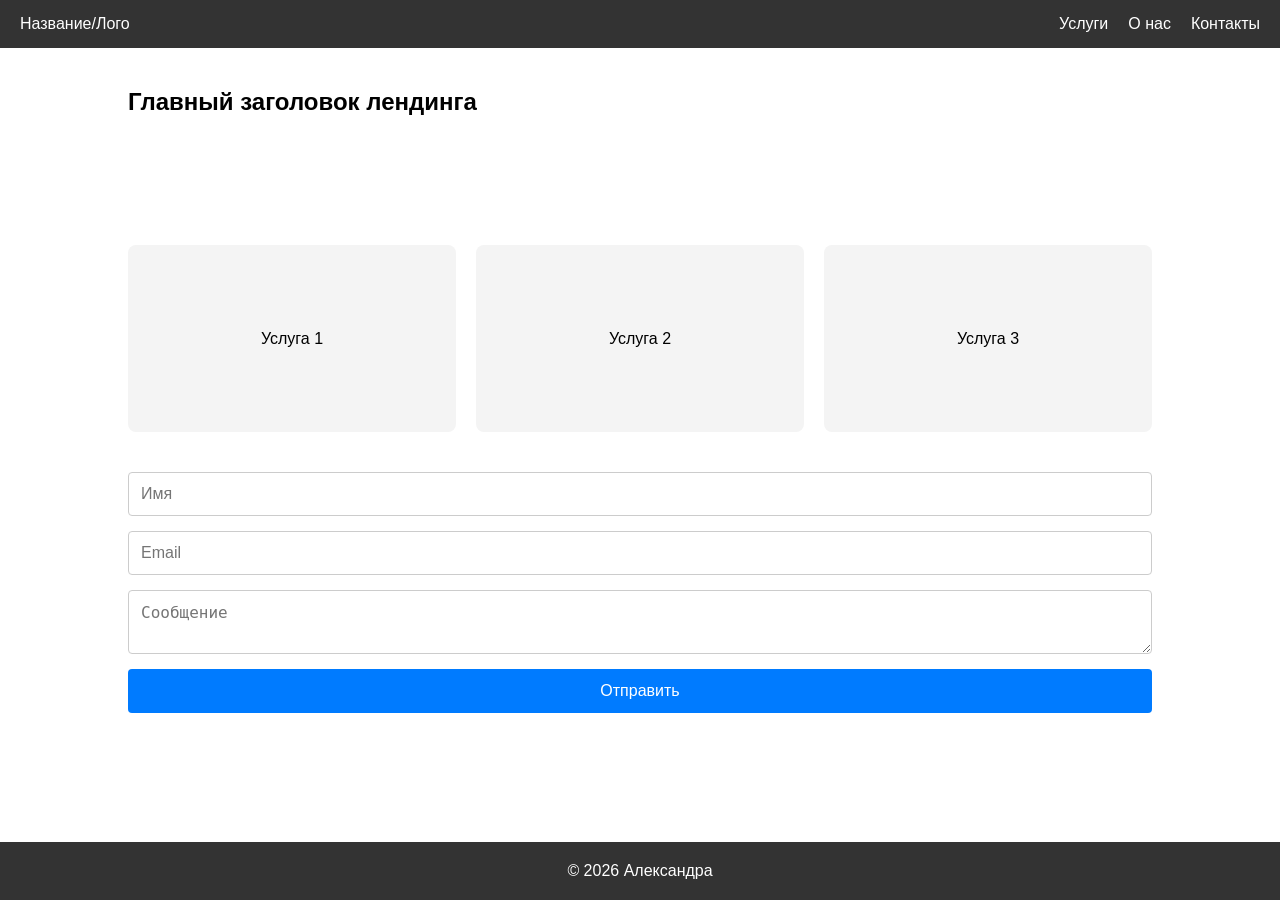
==== task2/index.html @ 0e978bdb "task 2" ====
<!DOCTYPE html>
<html lang="ru">
<head>
    <meta charset="utf-8">
    <meta name="viewport" content="width=device-width, initial-scale=1">
    <title>Лендинг - Лабораторная 2</title>
    <link rel="stylesheet" href="style.css">
</head>
<body>
    <header class="header">
        <div class="logo">Название/Лого</div>
        
        <!-- Гамбургер-меню (только визуальная часть) -->
        <div class="hamburger">
            <span></span>
            <span></span>
            <span></span>
        </div>
        
        <!-- Навигация -->
        <nav class="nav">
            <a href="#">Услуги</a>
            <a href="#">О нас</a>
            <a href="#">Контакты</a>
        </nav>
    </header>

    <main class="main-content">
        <section class="hero">
            <h1>Главный заголовок лендинга</h1>
        </section>

        <!-- Сетка карточек -->
        <section class="services">
            <div class="card">Услуга 1</div>
            <div class="card">Услуга 2</div>
            <div class="card">Услуга 3</div>
        </section>

        <!-- Форма обратной связи -->
        <section class="contact">
            <form class="contact-form">
                <input type="text" placeholder="Имя" required>
                <input type="email" placeholder="Email" required>
                <textarea placeholder="Сообщение" required></textarea>
                <button type="submit">Отправить</button>
            </form>
        </section>
    </main>

    <footer class="footer">
        <p>© 2026 Александра</p>
    </footer>
</body>
</html>
---- task2/style.css ----
* { 
    box-sizing: border-box; 
    margin: 0; 
    padding: 0; 
}

/* 1. БАЗОВЫЕ СТИЛИ (Для мобильных устройств до 767px) */

body {
    font-family: sans-serif;
    /* CSS Grid для крупной сетки страницы (шапка, контент, подвал) */
    display: grid;
    grid-template-rows: auto 1fr auto;
    min-height: 100vh;
}

/* Flexbox для компонентов внутри шапки */
.header {
    display: flex;
    justify-content: space-between;
    align-items: center;
    padding: 15px 20px;
    background: #333;
    color: white;
}

/* Рисуем гамбургер (меню для мобильных) */
.hamburger {
    display: flex;
    flex-direction: column;
    gap: 5px;
}
.hamburger span {
    width: 25px;
    height: 3px;
    background: white;
}

/* Скрываем обычные ссылки навигации на мобильном экране */
.nav {
    display: none; 
}

/* CSS Grid для отступов между крупными секциями контента */
.main-content {
    display: grid;
    gap: 40px;
    padding: 20px;
}

/* CSS Grid для сетки карточек (1 колонка на мобильном) */
.services {
    display: grid;
    grid-template-columns: 1fr; 
    gap: 20px;
}

/* Flexbox внутри карточки для центрирования содержимого */
.card {
    background: #f4f4f4;
    padding: 40px 20px;
    border-radius: 8px;
    display: flex;
    justify-content: center;
    align-items: center;
    /* Обязательное условие: плавный переход (transition) */
    transition: transform 0.3s ease; 
}
.card:hover {
    transform: scale(1.05); /* Увеличение карточки при наведении */
}

/* Форма: Flexbox для расположения полей друг под другом */
.contact-form {
    display: flex;
    flex-direction: column;
    gap: 15px;
}

/* Стили полей и кнопки (touch-friendly, минимум 44px) */
.contact-form input, 
.contact-form textarea, 
.contact-form button {
    padding: 12px;
    font-size: 16px;
    border: 1px solid #ccc;
    border-radius: 4px;
    min-height: 44px; 
    transition: border-color 0.3s, background-color 0.3s;
}

/* Стили формы при фокусе (когда курсор внутри поля) */
.contact-form input:focus, 
.contact-form textarea:focus {
    border-color: #007bff;
    outline: none;
}

.contact-form button {
    background: #007bff;
    color: white;
    cursor: pointer;
    border: none;
}
.contact-form button:hover {
    background: #0056b3;
}

.footer {
    background: #333;
    color: white;
    text-align: center;
    padding: 20px;
}

/* 2. ПЛАНШЕТЫ (От 768px до 1199px) */
@media (min-width: 768px) {
    .services {
        grid-template-columns: repeat(2, 1fr); /* Сетка перестраивается в 2 колонки */
    }
    
    .hamburger {
        display: none; /* Прячем иконку гамбургера */
    }
    
    .nav {
        display: flex; /* Показываем нормальное меню */
        gap: 20px;
    }
    
    .nav a {
        color: white;
        text-decoration: none;
    }
}

/* 3. ДЕСКТОП (От 1200px и шире) */
@media (min-width: 1200px) {
    .services {
        grid-template-columns: repeat(3, 1fr); /* Сетка перестраивается в 3 колонки */
    }
    
    .main-content {
        padding: 40px 10vw; /* Добавляем пустые поля по краям на широком мониторе */
    }
}
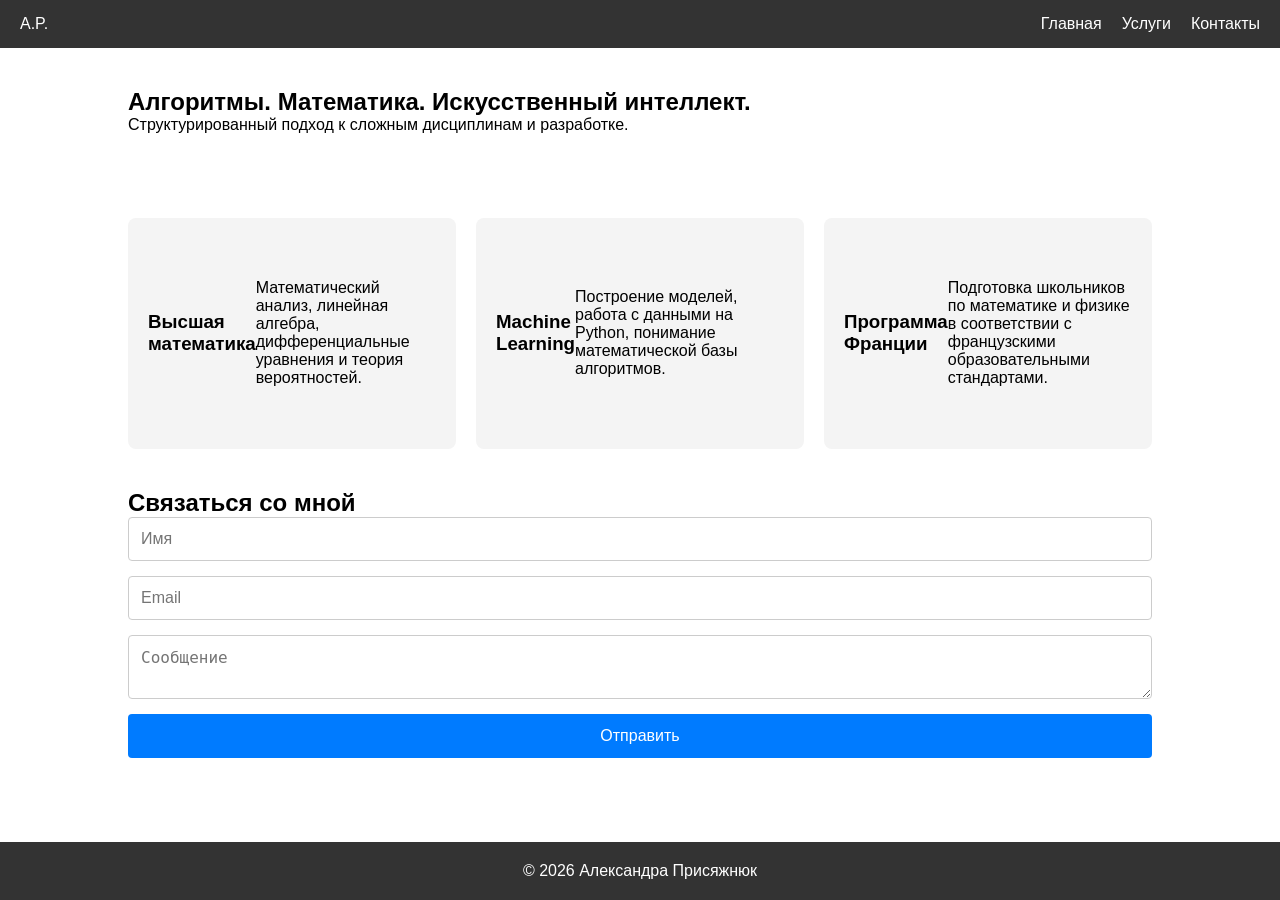
==== commit 3548a196: "task 1 improve" ====
--- a/task2/index.html
+++ b/task2/index.html
@@ -3,42 +3,52 @@
 <head>
     <meta charset="utf-8">
     <meta name="viewport" content="width=device-width, initial-scale=1">
-    <title>Лендинг - Лабораторная 2</title>
+    <title>Александра Присяжнюк | Менторство и разработка</title>
     <link rel="stylesheet" href="style.css">
 </head>
 <body>
     <header class="header">
-        <div class="logo">Название/Лого</div>
+        <div class="logo">A.P.</div>
         
-        <!-- Гамбургер-меню (только визуальная часть) -->
+        <!-- Гамбургер-меню (визуальная часть) -->
         <div class="hamburger">
             <span></span>
             <span></span>
             <span></span>
         </div>
         
-        <!-- Навигация -->
         <nav class="nav">
-            <a href="#">Услуги</a>
-            <a href="#">О нас</a>
-            <a href="#">Контакты</a>
+            <a href="#hero">Главная</a>
+            <a href="#services">Услуги</a>
+            <a href="#contact">Контакты</a>
         </nav>
     </header>
 
     <main class="main-content">
-        <section class="hero">
-            <h1>Главный заголовок лендинга</h1>
+        <section id="hero" class="hero">
+            <h1>Алгоритмы. Математика. Искусственный интеллект.</h1>
+            <p>Структурированный подход к сложным дисциплинам и разработке.</p>
         </section>
 
         <!-- Сетка карточек -->
-        <section class="services">
-            <div class="card">Услуга 1</div>
-            <div class="card">Услуга 2</div>
-            <div class="card">Услуга 3</div>
+        <section id="services" class="services">
+            <div class="card">
+                <h3>Высшая математика</h3>
+                <p>Математический анализ, линейная алгебра, дифференциальные уравнения и теория вероятностей.</p>
+            </div>
+            <div class="card">
+                <h3>Machine Learning</h3>
+                <p>Построение моделей, работа с данными на Python, понимание математической базы алгоритмов.</p>
+            </div>
+            <div class="card">
+                <h3>Программа Франции</h3>
+                <p>Подготовка школьников по математике и физике в соответствии с французскими образовательными стандартами.</p>
+            </div>
         </section>
 
         <!-- Форма обратной связи -->
-        <section class="contact">
+        <section id="contact" class="contact">
+            <h2>Связаться со мной</h2>
             <form class="contact-form">
                 <input type="text" placeholder="Имя" required>
                 <input type="email" placeholder="Email" required>
@@ -49,7 +59,7 @@
     </main>
 
     <footer class="footer">
-        <p>© 2026 Александра</p>
+        <p>© 2026 Александра Присяжнюк</p>
     </footer>
 </body>
 </html>
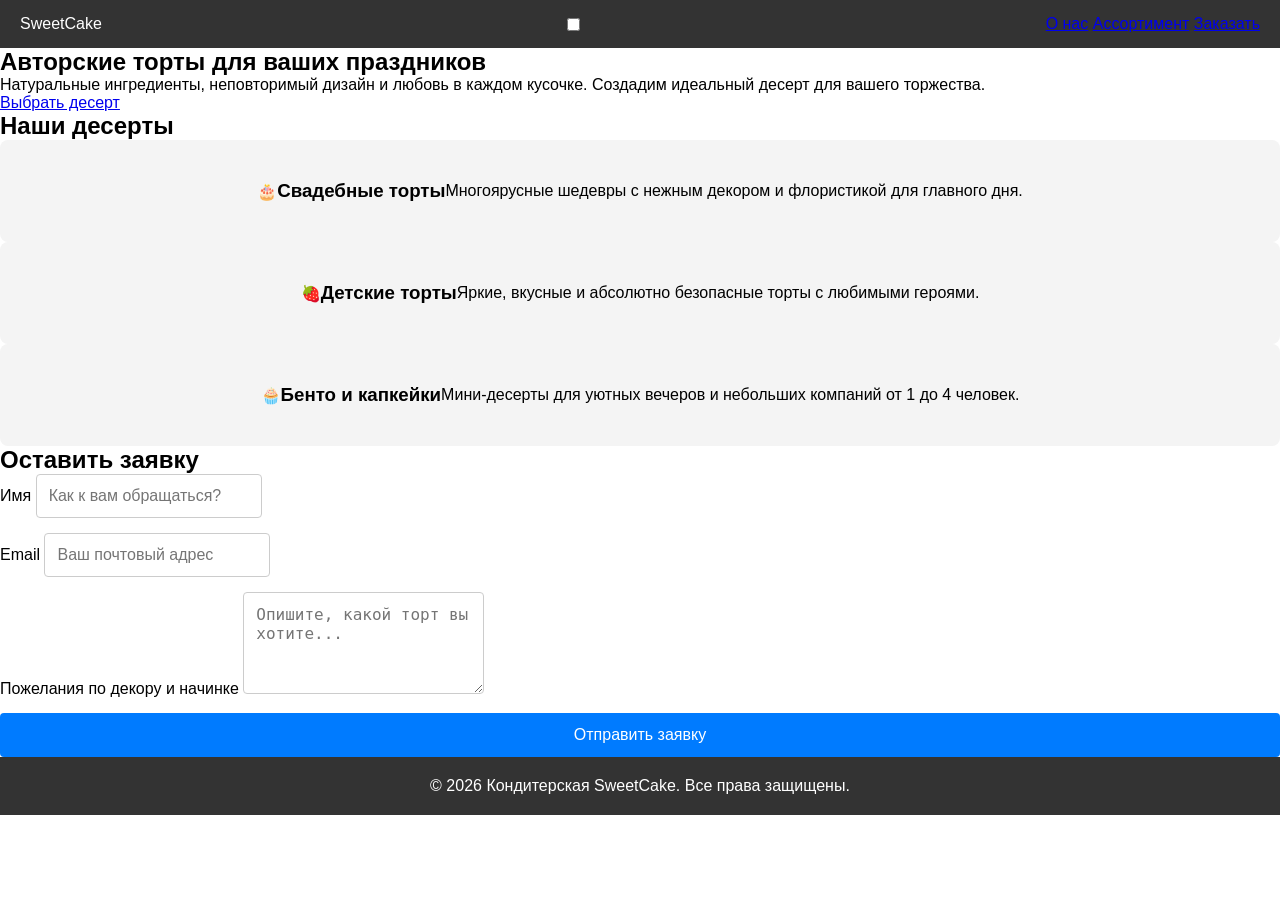
==== commit a72b1542: "task 2  improve" ====
--- a/task2/index.html
+++ b/task2/index.html
@@ -3,63 +3,91 @@
 <head>
     <meta charset="utf-8">
     <meta name="viewport" content="width=device-width, initial-scale=1">
-    <title>Александра Присяжнюк | Менторство и разработка</title>
+    <title>Авторские торты на заказ</title>
     <link rel="stylesheet" href="style.css">
 </head>
 <body>
-    <header class="header">
-        <div class="logo">A.P.</div>
+    <!-- CSS Grid: Основной каркас страницы -->
+    <div class="page-grid">
         
-        <!-- Гамбургер-меню (визуальная часть) -->
-        <div class="hamburger">
-            <span></span>
-            <span></span>
-            <span></span>
-        </div>
-        
-        <nav class="nav">
-            <a href="#hero">Главная</a>
-            <a href="#services">Услуги</a>
-            <a href="#contact">Контакты</a>
-        </nav>
-    </header>
+        <!-- Шапка -->
+        <header class="header">
+            <div class="logo">SweetCake</div>
+            
+            <!-- CSS-трюк: чекбокс для работы гамбургер-меню без JS -->
+            <input type="checkbox" id="menu-toggle" class="menu-toggle">
+            <label for="menu-toggle" class="hamburger">
+                <span></span>
+                <span></span>
+                <span></span>
+            </label>
+            
+            <!-- Навигация (Flexbox) -->
+            <nav class="main-nav">
+                <a href="#about">О нас</a>
+                <a href="#catalog">Ассортимент</a>
+                <a href="#order">Заказать</a>
+            </nav>
+        </header>
 
-    <main class="main-content">
-        <section id="hero" class="hero">
-            <h1>Алгоритмы. Математика. Искусственный интеллект.</h1>
-            <p>Структурированный подход к сложным дисциплинам и разработке.</p>
-        </section>
+        <main>
+            <!-- Герой-секция -->
+            <section class="hero" id="about">
+                <div class="hero-content">
+                    <h1>Авторские торты для ваших праздников</h1>
+                    <p>Натуральные ингредиенты, неповторимый дизайн и любовь в каждом кусочке. Создадим идеальный десерт для вашего торжества.</p>
+                    <a href="#order" class="btn">Выбрать десерт</a>
+                </div>
+            </section>
 
-        <!-- Сетка карточек -->
-        <section id="services" class="services">
-            <div class="card">
-                <h3>Высшая математика</h3>
-                <p>Математический анализ, линейная алгебра, дифференциальные уравнения и теория вероятностей.</p>
-            </div>
-            <div class="card">
-                <h3>Machine Learning</h3>
-                <p>Построение моделей, работа с данными на Python, понимание математической базы алгоритмов.</p>
-            </div>
-            <div class="card">
-                <h3>Программа Франции</h3>
-                <p>Подготовка школьников по математике и физике в соответствии с французскими образовательными стандартами.</p>
-            </div>
-        </section>
+            <!-- Карточки ассортимента -->
+            <section class="catalog" id="catalog">
+                <h2>Наши десерты</h2>
+                <!-- CSS Grid: Сетка карточек -->
+                <div class="catalog-grid">
+                    <div class="card">
+                        <div class="card-icon">🎂</div>
+                        <h3>Свадебные торты</h3>
+                        <p>Многоярусные шедевры с нежным декором и флористикой для главного дня.</p>
+                    </div>
+                    <div class="card">
+                        <div class="card-icon">🍓</div>
+                        <h3>Детские торты</h3>
+                        <p>Яркие, вкусные и абсолютно безопасные торты с любимыми героями.</p>
+                    </div>
+                    <div class="card">
+                        <div class="card-icon">🧁</div>
+                        <h3>Бенто и капкейки</h3>
+                        <p>Мини-десерты для уютных вечеров и небольших компаний от 1 до 4 человек.</p>
+                    </div>
+                </div>
+            </section>
 
-        <!-- Форма обратной связи -->
-        <section id="contact" class="contact">
-            <h2>Связаться со мной</h2>
-            <form class="contact-form">
-                <input type="text" placeholder="Имя" required>
-                <input type="email" placeholder="Email" required>
-                <textarea placeholder="Сообщение" required></textarea>
-                <button type="submit">Отправить</button>
-            </form>
-        </section>
-    </main>
+            <!-- Форма заказа -->
+            <section class="order" id="order">
+                <h2>Оставить заявку</h2>
+                <form class="contact-form">
+                    <div class="form-group">
+                        <label for="name">Имя</label>
+                        <input type="text" id="name" placeholder="Как к вам обращаться?" required>
+                    </div>
+                    <div class="form-group">
+                        <label for="email">Email</label>
+                        <input type="email" id="email" placeholder="Ваш почтовый адрес" required>
+                    </div>
+                    <div class="form-group">
+                        <label for="message">Пожелания по декору и начинке</label>
+                        <textarea id="message" rows="4" placeholder="Опишите, какой торт вы хотите..." required></textarea>
+                    </div>
+                    <button type="submit" class="submit-btn">Отправить заявку</button>
+                </form>
+            </section>
+        </main>
 
-    <footer class="footer">
-        <p>© 2026 Александра Присяжнюк</p>
-    </footer>
+        <!-- Футер -->
+        <footer class="footer">
+            <p>© 2026 Кондитерская SweetCake. Все права защищены.</p>
+        </footer>
+    </div>
 </body>
 </html>
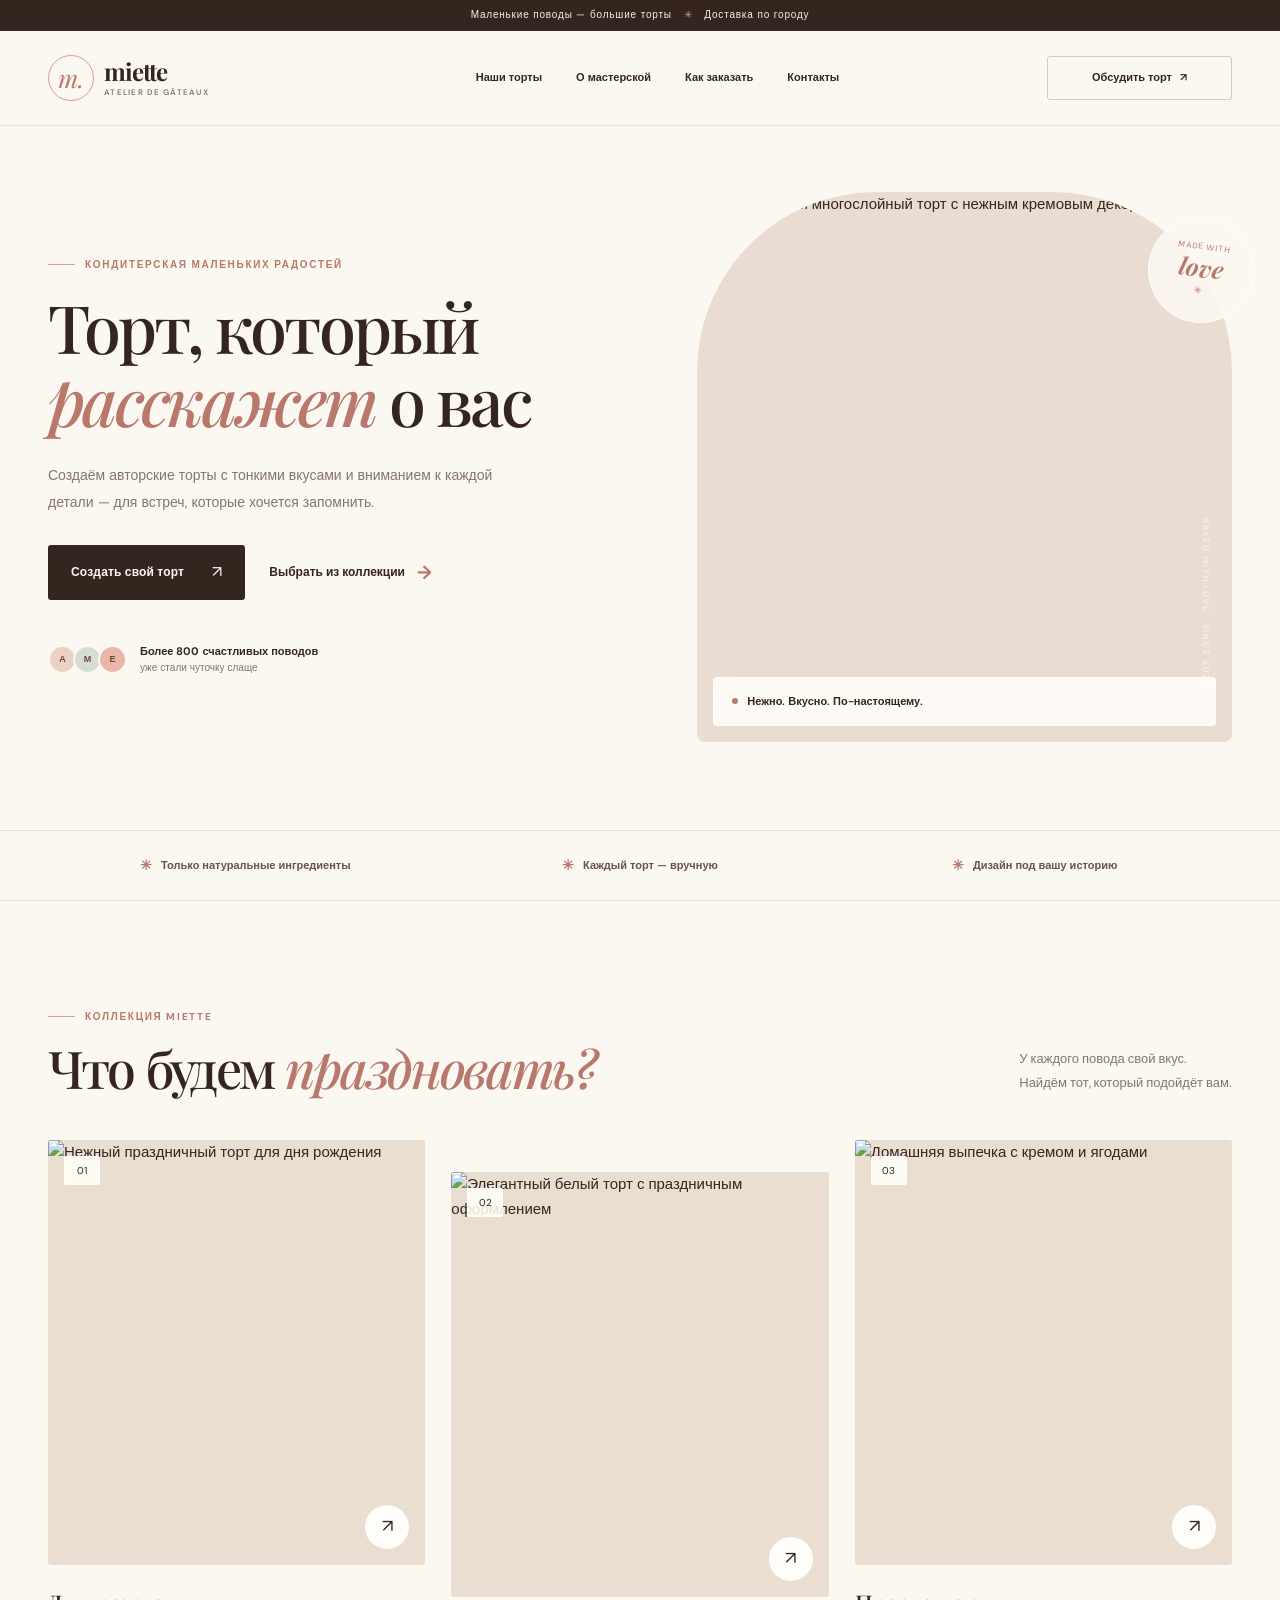
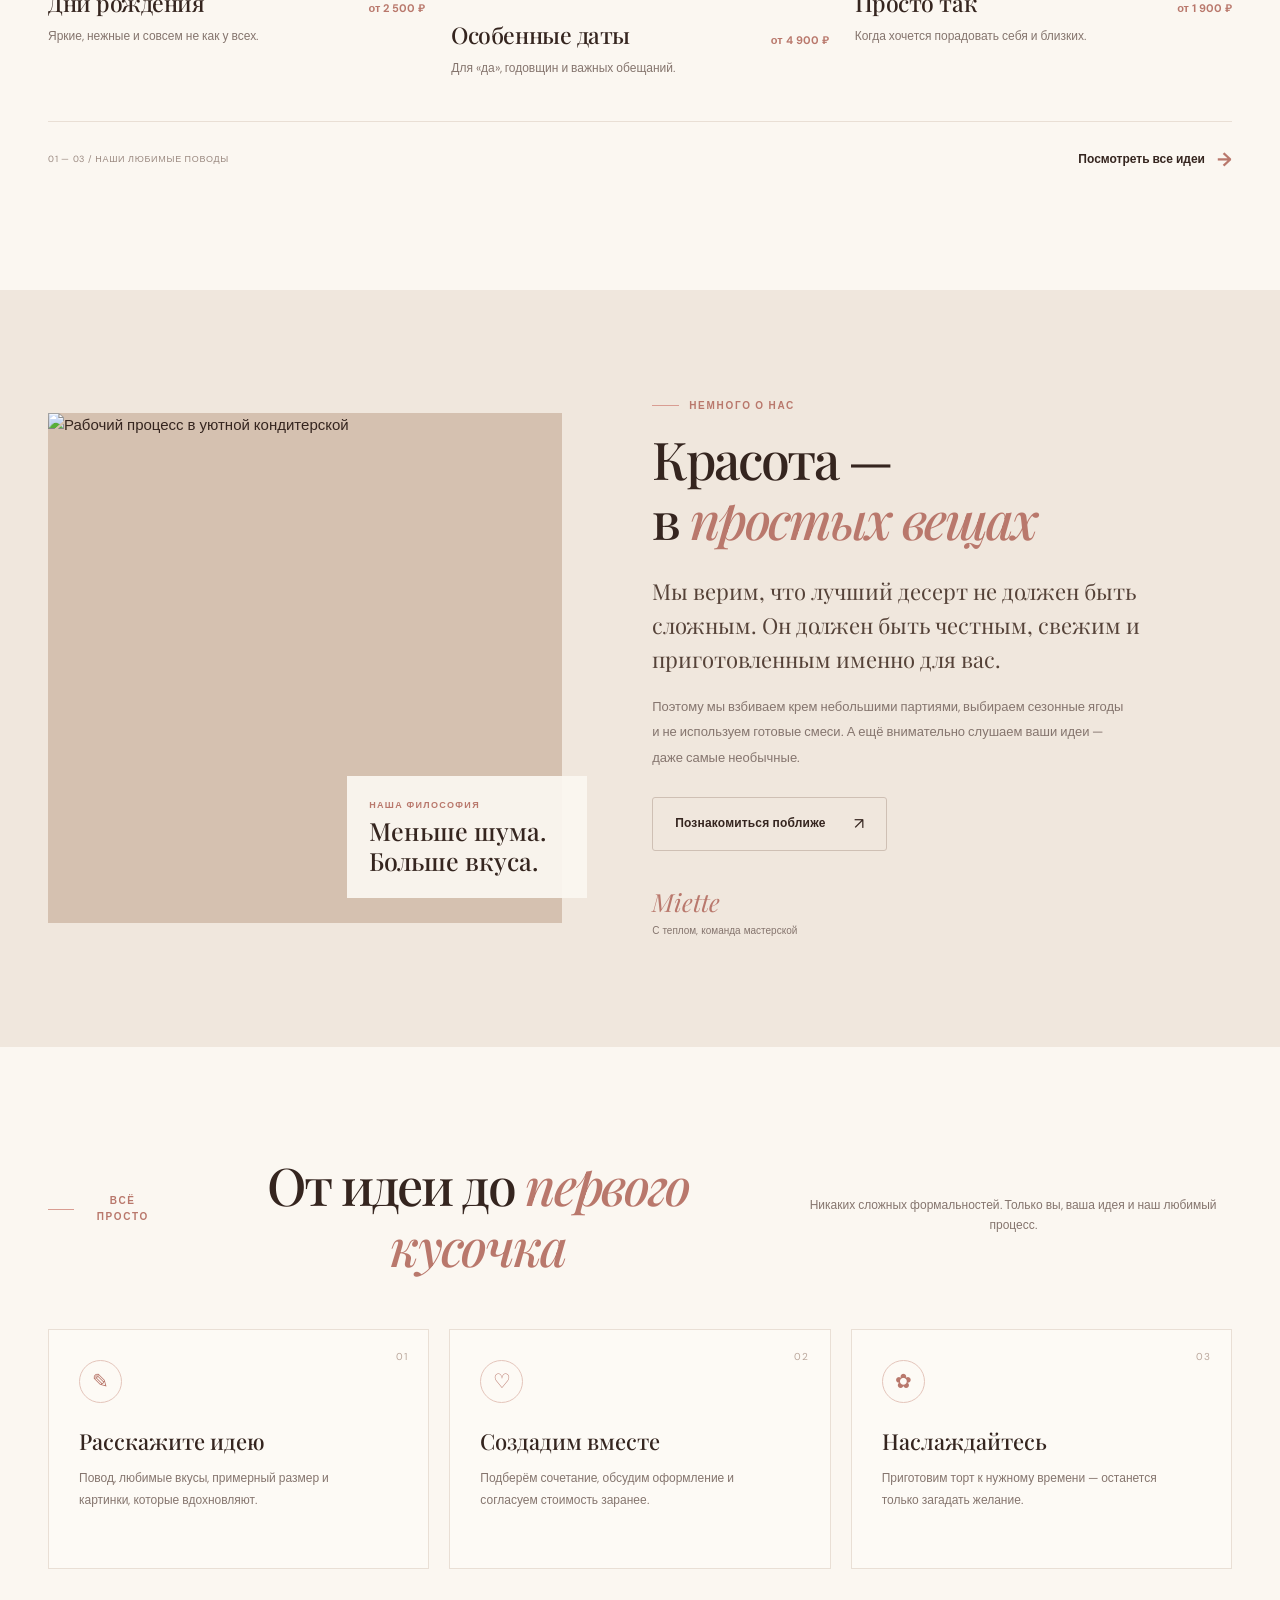
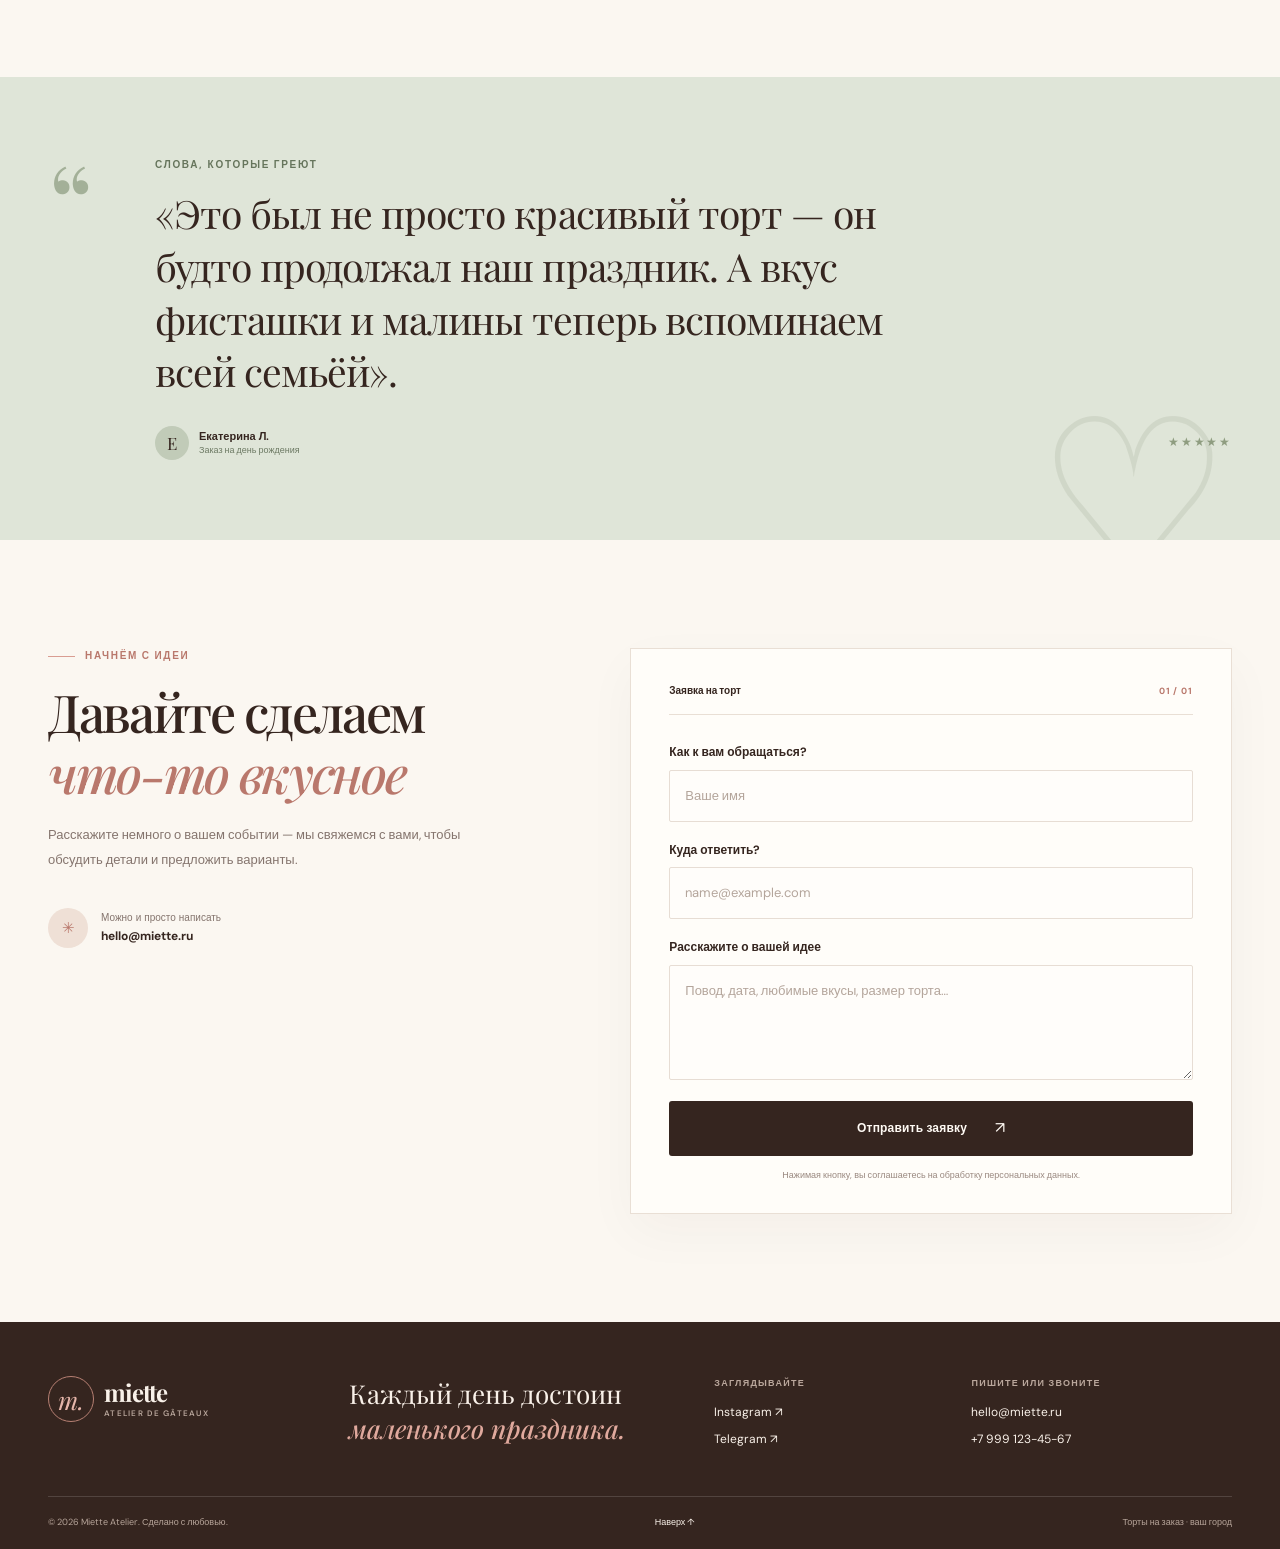
==== commit 6c4a4bac: "task 2  improve" ====
--- a/task2/index.html
+++ b/task2/index.html
@@ -1,93 +1,202 @@
-<!DOCTYPE html>
+<!doctype html>
 <html lang="ru">
 <head>
-    <meta charset="utf-8">
-    <meta name="viewport" content="width=device-width, initial-scale=1">
-    <title>Авторские торты на заказ</title>
-    <link rel="stylesheet" href="style.css">
+  <meta charset="utf-8">
+  <meta name="viewport" content="width=device-width, initial-scale=1">
+  <meta name="description" content="Авторские торты на заказ от кондитерской Miette. Нежный вкус, натуральные ингредиенты и оформление под ваш повод.">
+  <meta name="theme-color" content="#fbf7f1">
+  <title>Miette — торты, созданные для ваших моментов</title>
+  <link rel="preconnect" href="https://fonts.googleapis.com">
+  <link rel="preconnect" href="https://fonts.gstatic.com" crossorigin>
+  <link href="https://fonts.googleapis.com/css2?family=DM+Sans:wght@400;500;600;700&family=Playfair+Display:wght@500;600;700&display=swap" rel="stylesheet">
+  <link rel="stylesheet" href="style.css">
 </head>
 <body>
-    <!-- CSS Grid: Основной каркас страницы -->
-    <div class="page-grid">
-        
-        <!-- Шапка -->
-        <header class="header">
-            <div class="logo">SweetCake</div>
-            
-            <!-- CSS-трюк: чекбокс для работы гамбургер-меню без JS -->
-            <input type="checkbox" id="menu-toggle" class="menu-toggle">
-            <label for="menu-toggle" class="hamburger">
-                <span></span>
-                <span></span>
-                <span></span>
-            </label>
-            
-            <!-- Навигация (Flexbox) -->
-            <nav class="main-nav">
-                <a href="#about">О нас</a>
-                <a href="#catalog">Ассортимент</a>
-                <a href="#order">Заказать</a>
-            </nav>
-        </header>
-
-        <main>
-            <!-- Герой-секция -->
-            <section class="hero" id="about">
-                <div class="hero-content">
-                    <h1>Авторские торты для ваших праздников</h1>
-                    <p>Натуральные ингредиенты, неповторимый дизайн и любовь в каждом кусочке. Создадим идеальный десерт для вашего торжества.</p>
-                    <a href="#order" class="btn">Выбрать десерт</a>
-                </div>
-            </section>
-
-            <!-- Карточки ассортимента -->
-            <section class="catalog" id="catalog">
-                <h2>Наши десерты</h2>
-                <!-- CSS Grid: Сетка карточек -->
-                <div class="catalog-grid">
-                    <div class="card">
-                        <div class="card-icon">🎂</div>
-                        <h3>Свадебные торты</h3>
-                        <p>Многоярусные шедевры с нежным декором и флористикой для главного дня.</p>
-                    </div>
-                    <div class="card">
-                        <div class="card-icon">🍓</div>
-                        <h3>Детские торты</h3>
-                        <p>Яркие, вкусные и абсолютно безопасные торты с любимыми героями.</p>
-                    </div>
-                    <div class="card">
-                        <div class="card-icon">🧁</div>
-                        <h3>Бенто и капкейки</h3>
-                        <p>Мини-десерты для уютных вечеров и небольших компаний от 1 до 4 человек.</p>
-                    </div>
-                </div>
-            </section>
-
-            <!-- Форма заказа -->
-            <section class="order" id="order">
-                <h2>Оставить заявку</h2>
-                <form class="contact-form">
-                    <div class="form-group">
-                        <label for="name">Имя</label>
-                        <input type="text" id="name" placeholder="Как к вам обращаться?" required>
-                    </div>
-                    <div class="form-group">
-                        <label for="email">Email</label>
-                        <input type="email" id="email" placeholder="Ваш почтовый адрес" required>
-                    </div>
-                    <div class="form-group">
-                        <label for="message">Пожелания по декору и начинке</label>
-                        <textarea id="message" rows="4" placeholder="Опишите, какой торт вы хотите..." required></textarea>
-                    </div>
-                    <button type="submit" class="submit-btn">Отправить заявку</button>
-                </form>
-            </section>
-        </main>
-
-        <!-- Футер -->
-        <footer class="footer">
-            <p>© 2026 Кондитерская SweetCake. Все права защищены.</p>
-        </footer>
+  <div class="announcement-bar">
+    <p>Маленькие поводы — большие торты <span aria-hidden="true">✳</span> Доставка по городу</p>
+  </div>
+
+  <header class="site-header">
+    <div class="site-header__inner page-width">
+      <a class="brand" href="#top" aria-label="Miette — на главную">
+        <span class="brand__mark" aria-hidden="true">m.</span>
+        <span class="brand__name">miette<span>atelier de gâteaux</span></span>
+      </a>
+
+      <nav class="main-nav" aria-label="Основная навигация">
+        <a href="#catalog">Наши торты</a>
+        <a href="#about">О мастерской</a>
+        <a href="#order-steps">Как заказать</a>
+        <a href="#contacts">Контакты</a>
+      </nav>
+
+      <a class="header-order-link" href="#order">Обсудить торт <span aria-hidden="true">↗</span></a>
+
+      <button class="menu-toggle" type="button" aria-label="Меню навигации">
+        <span></span><span></span>
+      </button>
     </div>
+  </header>
+
+  <main id="top">
+    <section class="hero page-width" aria-labelledby="hero-title">
+      <div class="hero__copy">
+        <p class="eyebrow"><span class="eyebrow__line"></span> Кондитерская маленьких радостей</p>
+        <h1 id="hero-title">Торт, который<br><em>расскажет</em> о вас</h1>
+        <p class="hero__description">Создаём авторские торты с тонкими вкусами и вниманием к каждой детали — для встреч, которые хочется запомнить.</p>
+        <div class="hero__actions">
+          <a class="button button--dark" href="#order">Создать свой торт <span aria-hidden="true">↗</span></a>
+          <a class="text-link" href="#catalog">Выбрать из коллекции <span aria-hidden="true">→</span></a>
+        </div>
+        <div class="hero__note">
+          <div class="avatar-stack" aria-hidden="true"><span>А</span><span>М</span><span>Е</span></div>
+          <p><strong>Более 800 счастливых поводов</strong><br><span>уже стали чуточку слаще</span></p>
+        </div>
+      </div>
+
+      <div class="hero__visual">
+        <img src="https://images.unsplash.com/photo-1578985545062-69928b1d9587?auto=format&fit=crop&w=1200&q=88" alt="Праздничный многослойный торт с нежным кремовым декором">
+        <div class="hero-sticker"><span>made with</span><strong>love</strong><span aria-hidden="true">✳</span></div>
+        <div class="hero-caption"><span class="hero-caption__dot"></span><span>Нежно. Вкусно. По-настоящему.</span></div>
+      </div>
+      <div class="hero__side-note" aria-hidden="true">BAKED WITH LOVE · SINCE 2020</div>
+    </section>
+
+    <section class="promise-strip" aria-label="Наши принципы">
+      <div class="promise-strip__inner page-width">
+        <p><span aria-hidden="true">✳</span> Только натуральные ингредиенты</p>
+        <p><span aria-hidden="true">✳</span> Каждый торт — вручную</p>
+        <p><span aria-hidden="true">✳</span> Дизайн под вашу историю</p>
+      </div>
+    </section>
+
+    <section class="catalog section-space page-width" id="catalog" aria-labelledby="catalog-title">
+      <div class="section-heading">
+        <div>
+          <p class="eyebrow"><span class="eyebrow__line"></span> Коллекция Miette</p>
+          <h2 id="catalog-title">Что будем <em>праздновать?</em></h2>
+        </div>
+        <p class="section-heading__aside">У каждого повода свой вкус.<br>Найдём тот, который подойдёт вам.</p>
+      </div>
+
+      <div class="cake-grid">
+        <article class="cake-card">
+          <a class="cake-card__image" href="#order" aria-label="Заказать торт для дня рождения">
+            <img src="https://images.unsplash.com/photo-1563729784474-d77dbb933a9e?auto=format&fit=crop&w=900&q=85" alt="Нежный праздничный торт для дня рождения" loading="lazy">
+            <span class="cake-card__number">01</span>
+            <span class="cake-card__arrow" aria-hidden="true">↗</span>
+          </a>
+          <div class="cake-card__meta"><h3>Дни рождения</h3><span>от 2 500 ₽</span></div>
+          <p>Яркие, нежные и совсем не как у всех.</p>
+        </article>
+
+        <article class="cake-card cake-card--featured">
+          <a class="cake-card__image" href="#order" aria-label="Заказать свадебный торт">
+            <img src="https://images.unsplash.com/photo-1535141192574-5d4897c12636?auto=format&fit=crop&w=900&q=85" alt="Элегантный белый торт с праздничным оформлением" loading="lazy">
+            <span class="cake-card__number">02</span>
+            <span class="cake-card__arrow" aria-hidden="true">↗</span>
+          </a>
+          <div class="cake-card__meta"><h3>Особенные даты</h3><span>от 4 900 ₽</span></div>
+          <p>Для «да», годовщин и важных обещаний.</p>
+        </article>
+
+        <article class="cake-card">
+          <a class="cake-card__image" href="#order" aria-label="Заказать торт без особого повода">
+            <img src="https://images.unsplash.com/photo-1550617931-e17a7b70dce2?auto=format&fit=crop&w=900&q=85" alt="Домашняя выпечка с кремом и ягодами" loading="lazy">
+            <span class="cake-card__number">03</span>
+            <span class="cake-card__arrow" aria-hidden="true">↗</span>
+          </a>
+          <div class="cake-card__meta"><h3>Просто так</h3><span>от 1 900 ₽</span></div>
+          <p>Когда хочется порадовать себя и близких.</p>
+        </article>
+      </div>
+      <div class="catalog__footer"><span>01 — 03 / наши любимые поводы</span><a class="text-link" href="#order">Посмотреть все идеи <span aria-hidden="true">→</span></a></div>
+    </section>
+
+    <section class="about-section" id="about" aria-labelledby="about-title">
+      <div class="about-section__inner page-width">
+        <div class="about-photo">
+          <img src="https://images.unsplash.com/photo-1556909212-d5b604d0c90d?auto=format&fit=crop&w=1100&q=85" alt="Рабочий процесс в уютной кондитерской" loading="lazy">
+          <div class="about-photo__label"><span>наша философия</span><strong>Меньше шума.<br>Больше вкуса.</strong></div>
+        </div>
+        <div class="about-copy">
+          <p class="eyebrow"><span class="eyebrow__line"></span> Немного о нас</p>
+          <h2 id="about-title">Красота —<br>в <em>простых вещах</em></h2>
+          <p class="about-copy__lead">Мы верим, что лучший десерт не должен быть сложным. Он должен быть честным, свежим и приготовленным именно для вас.</p>
+          <p class="about-copy__text">Поэтому мы взбиваем крем небольшими партиями, выбираем сезонные ягоды и не используем готовые смеси. А ещё внимательно слушаем ваши идеи — даже самые необычные.</p>
+          <a class="button button--outline" href="#order">Познакомиться поближе <span aria-hidden="true">↗</span></a>
+          <div class="about-signature"><span class="about-signature__scribble" aria-hidden="true">Miette</span><span>С теплом, команда мастерской</span></div>
+        </div>
+      </div>
+    </section>
+
+    <section class="steps section-space page-width" id="order-steps" aria-labelledby="steps-title">
+      <div class="section-heading section-heading--center">
+        <p class="eyebrow"><span class="eyebrow__line"></span> Всё просто</p>
+        <h2 id="steps-title">От идеи до <em>первого кусочка</em></h2>
+        <p class="section-heading__description">Никаких сложных формальностей. Только вы, ваша идея и наш любимый процесс.</p>
+      </div>
+      <div class="steps-grid">
+        <article class="step-card"><span class="step-card__count">01</span><span class="step-card__icon" aria-hidden="true">✎</span><h3>Расскажите идею</h3><p>Повод, любимые вкусы, примерный размер и картинки, которые вдохновляют.</p></article>
+        <article class="step-card"><span class="step-card__count">02</span><span class="step-card__icon" aria-hidden="true">♡</span><h3>Создадим вместе</h3><p>Подберём сочетание, обсудим оформление и согласуем стоимость заранее.</p></article>
+        <article class="step-card"><span class="step-card__count">03</span><span class="step-card__icon" aria-hidden="true">✿</span><h3>Наслаждайтесь</h3><p>Приготовим торт к нужному времени — останется только загадать желание.</p></article>
+      </div>
+    </section>
+
+    <section class="quote-section" aria-label="Отзыв клиента">
+      <div class="quote-section__inner page-width">
+        <span class="quote-mark" aria-hidden="true">“</span>
+        <div class="quote-content">
+          <p class="eyebrow">Слова, которые греют</p>
+          <blockquote>«Это был не просто красивый торт — он будто продолжал наш праздник. А вкус фисташки и малины теперь вспоминаем всей семьёй».</blockquote>
+          <div class="quote-author"><span class="quote-author__avatar">Е</span><span><strong>Екатерина Л.</strong><small>Заказ на день рождения</small></span><span class="quote-stars" aria-label="5 из 5 звёзд">★★★★★</span></div>
+        </div>
+        <div class="quote-decoration" aria-hidden="true">♡</div>
+      </div>
+    </section>
+
+    <section class="order-section section-space page-width" id="order" aria-labelledby="order-title">
+      <div class="order-intro">
+        <p class="eyebrow"><span class="eyebrow__line"></span> Начнём с идеи</p>
+        <h2 id="order-title">Давайте сделаем<br><em>что-то вкусное</em></h2>
+        <p>Расскажите немного о вашем событии — мы свяжемся с вами, чтобы обсудить детали и предложить варианты.</p>
+        <div class="order-contact-card">
+          <span class="order-contact-card__icon" aria-hidden="true">✳</span>
+          <span><small>Можно и просто написать</small><a href="mailto:hello@miette.ru">hello@miette.ru</a></span>
+        </div>
+      </div>
+
+      <form class="order-form">
+        <div class="form-topline"><span>Заявка на торт</span><span>01 / 01</span></div>
+        <div class="form-field">
+          <label for="customer-name">Как к вам обращаться?</label>
+          <input id="customer-name" name="name" type="text" placeholder="Ваше имя" autocomplete="name" required>
+        </div>
+        <div class="form-field">
+          <label for="customer-email">Куда ответить?</label>
+          <input id="customer-email" name="email" type="email" placeholder="name@example.com" autocomplete="email" required>
+        </div>
+        <div class="form-field">
+          <label for="customer-message">Расскажите о вашей идее</label>
+          <textarea id="customer-message" name="message" rows="4" placeholder="Повод, дата, любимые вкусы, размер торта…" required></textarea>
+        </div>
+        <button class="button button--dark form-submit" type="submit">Отправить заявку <span aria-hidden="true">↗</span></button>
+        <p class="form-privacy">Нажимая кнопку, вы соглашаетесь на обработку персональных данных.</p>
+      </form>
+    </section>
+  </main>
+
+  <footer class="site-footer" id="contacts">
+    <div class="site-footer__main page-width">
+      <a class="brand brand--footer" href="#top" aria-label="Miette — в начало страницы">
+        <span class="brand__mark" aria-hidden="true">m.</span>
+        <span class="brand__name">miette<span>atelier de gâteaux</span></span>
+      </a>
+      <p class="footer-manifesto">Каждый день достоин<br><em>маленького праздника.</em></p>
+      <div class="footer-links"><span>Заглядывайте</span><a href="https://www.instagram.com/" target="_blank" rel="noreferrer">Instagram ↗</a><a href="https://t.me/" target="_blank" rel="noreferrer">Telegram ↗</a></div>
+      <div class="footer-contact"><span>Пишите или звоните</span><a href="mailto:hello@miette.ru">hello@miette.ru</a><a href="tel:+79991234567">+7 999 123-45-67</a></div>
+    </div>
+    <div class="site-footer__bottom page-width"><span>© 2026 Miette Atelier. Сделано с любовью.</span><a href="#top">Наверх ↑</a><span>Торты на заказ · ваш город</span></div>
+  </footer>
 </body>
-</html>+</html>
--- a/task2/style.css
+++ b/task2/style.css
@@ -1,146 +1,297 @@
-* { 
-    box-sizing: border-box; 
-    margin: 0; 
-    padding: 0; 
+:root {
+  color-scheme: light;
+  --cream: #fbf7f1;
+  --paper: #fffdf9;
+  --ink: #35251f;
+  --muted: #85756e;
+  --rose: #d99d92;
+  --rose-dark: #b9786c;
+  --line: #e9dfd5;
+  --sage: #dfe5d8;
+  --serif: "Playfair Display", Georgia, serif;
+  --sans: "DM Sans", Arial, sans-serif;
+  --page-width: 1240px;
 }
 
-/* 1. БАЗОВЫЕ СТИЛИ (Для мобильных устройств до 767px) */
-
-body {
-    font-family: sans-serif;
-    /* CSS Grid для крупной сетки страницы (шапка, контент, подвал) */
-    display: grid;
-    grid-template-rows: auto 1fr auto;
-    min-height: 100vh;
+* { box-sizing: border-box; }
+html { scroll-behavior: smooth; }
+body { margin: 0; background: var(--cream); color: var(--ink); font-family: var(--sans); font-size: 15px; line-height: 1.65; -webkit-font-smoothing: antialiased; }
+img { display: block; max-width: 100%; }
+a { color: inherit; text-decoration: none; }
+button, input, textarea { font: inherit; }
+button, a { -webkit-tap-highlight-color: transparent; }
+button:focus-visible, a:focus-visible, input:focus-visible, textarea:focus-visible { outline: 3px solid rgba(185, 120, 108, .45); outline-offset: 3px; }
+.page-width { width: min(var(--page-width), calc(100% - 40px)); margin-inline: auto; }
+.section-space { padding-block: 76px; }
+
+.announcement-bar { display: none; background: var(--ink); color: #f9eee5; padding: 7px 20px; text-align: center; }
+.announcement-bar p { margin: 0; font-size: 11px; letter-spacing: .08em; }
+.announcement-bar span { color: var(--rose); padding-inline: 8px; }
+.site-header { border-bottom: 1px solid rgba(76, 53, 43, .09); }
+.site-header__inner { min-height: 82px; display: grid; grid-template-columns: 1fr auto; align-items: center; gap: 18px; }
+.brand { display: inline-flex; align-items: center; gap: 10px; width: fit-content; }
+.brand__mark { display: grid; place-items: center; width: 42px; height: 42px; border: 1px solid var(--rose); border-radius: 50%; color: var(--rose-dark); font-family: var(--serif); font-size: 23px; font-style: italic; line-height: 1; }
+.brand__name { display: flex; flex-direction: column; font-family: var(--serif); font-size: 22px; font-weight: 700; letter-spacing: -.04em; line-height: 1.05; }
+.brand__name span { margin-top: 4px; font-family: var(--sans); font-size: 8px; font-weight: 600; letter-spacing: .16em; text-transform: uppercase; color: var(--muted); }
+.main-nav { display: none; align-items: center; justify-content: center; gap: 22px; }
+.main-nav a, .header-order-link { font-size: 12px; font-weight: 600; transition: color .25s ease; }
+.main-nav a:hover, .header-order-link:hover { color: var(--rose-dark); }
+.header-order-link { display: none; }
+.menu-toggle { width: 44px; height: 44px; border: 1px solid var(--line); border-radius: 50%; background: transparent; display: flex; flex-direction: column; align-items: center; justify-content: center; gap: 5px; cursor: pointer; }
+.menu-toggle span { width: 17px; height: 1.5px; border-radius: 2px; background: var(--ink); }
+
+.hero { position: relative; display: grid; grid-template-columns: minmax(0, 1fr); gap: 34px; padding-block: 36px 58px; }
+.hero__copy { display: flex; flex-direction: column; align-items: flex-start; justify-content: center; padding-block: 12px; }
+.eyebrow { display: flex; align-items: center; gap: 10px; margin: 0 0 18px; color: var(--rose-dark); font-size: 10px; font-weight: 700; letter-spacing: .17em; text-transform: uppercase; }
+.eyebrow__line { display: inline-block; width: 27px; height: 1px; background: var(--rose); }
+h1, h2, h3, p { overflow-wrap: break-word; }
+h1, h2 { margin: 0; font-family: var(--serif); font-weight: 500; letter-spacing: -.045em; }
+h1 { max-width: 660px; font-size: clamp(42px, 11vw, 62px); line-height: 1.09; }
+h1 em, h2 em, .footer-manifesto em { color: var(--rose-dark); font-weight: 500; }
+.hero__description { max-width: 445px; margin: 22px 0 0; color: var(--muted); font-size: 14px; line-height: 1.9; }
+.hero__actions { display: flex; flex-direction: column; align-items: flex-start; gap: 17px; width: 100%; margin-top: 25px; }
+.button { min-height: 48px; border: 1px solid transparent; border-radius: 3px; padding: 13px 19px; display: inline-flex; align-items: center; justify-content: center; gap: 26px; font-size: 12px; font-weight: 700; letter-spacing: .015em; cursor: pointer; transition: background-color .25s ease, color .25s ease, border-color .25s ease, transform .25s ease; }
+.button span { font-size: 16px; font-weight: 400; transition: transform .25s ease; }
+.button:hover span { transform: translate(2px, -2px); }
+.button--dark { background: var(--ink); color: #fffaf4; }
+.button--dark:hover { background: var(--rose-dark); transform: translateY(-2px); }
+.button--outline { border-color: #cfc0b4; background: transparent; color: var(--ink); }
+.button--outline:hover { border-color: var(--ink); background: var(--ink); color: #fffaf4; }
+.text-link { display: inline-flex; align-items: center; gap: 12px; min-height: 44px; font-size: 12px; font-weight: 700; }
+.text-link span { color: var(--rose-dark); font-size: 19px; transition: transform .25s ease; }
+.text-link:hover span { transform: translateX(4px); }
+.hero__note { display: flex; align-items: center; gap: 13px; margin-top: 35px; }
+.avatar-stack { display: flex; padding-left: 4px; }
+.avatar-stack span { width: 29px; height: 29px; margin-left: -4px; border: 2px solid var(--cream); border-radius: 50%; display: grid; place-items: center; background: #ead1c3; color: #67483c; font-size: 9px; font-weight: 700; }
+.avatar-stack span:nth-child(2) { background: #d5ded0; }
+.avatar-stack span:nth-child(3) { background: #e9b6a8; }
+.hero__note p { margin: 0; font-size: 10px; line-height: 1.6; }
+.hero__note strong { font-size: 11px; }
+.hero__note p span { color: var(--muted); }
+.hero__visual { position: relative; min-height: 370px; border-radius: 180px 180px 8px 8px; background: #eadcd0; }
+.hero__visual > img { width: 100%; height: 100%; min-height: 370px; max-height: 520px; border-radius: inherit; object-fit: cover; object-position: center; }
+.hero-sticker { position: absolute; top: 18px; right: 14px; width: 86px; height: 86px; display: flex; flex-direction: column; align-items: center; justify-content: center; border: 1px solid rgba(255,255,255,.8); border-radius: 50%; background: rgba(251, 247, 241, .9); color: var(--rose-dark); transform: rotate(8deg); }
+.hero-sticker span { font-size: 8px; letter-spacing: .11em; text-transform: uppercase; }
+.hero-sticker strong { font-family: var(--serif); font-size: 21px; font-style: italic; line-height: 1.1; }
+.hero-sticker span:last-child { margin-top: 3px; font-size: 10px; }
+.hero-caption { position: absolute; right: 10px; bottom: 10px; left: 10px; display: flex; align-items: center; gap: 9px; padding: 12px 15px; border: 1px solid rgba(255,255,255,.56); border-radius: 4px; background: rgba(255,253,249,.89); backdrop-filter: blur(8px); font-size: 10px; font-weight: 600; }
+.hero-caption__dot { width: 6px; height: 6px; border-radius: 50%; background: var(--rose-dark); }
+.hero__side-note { display: none; }
+
+.promise-strip { border-block: 1px solid var(--line); }
+.promise-strip__inner { display: grid; grid-template-columns: 1fr; gap: 0; padding-block: 12px; }
+.promise-strip p { display: flex; align-items: center; justify-content: center; gap: 9px; margin: 0; padding: 10px 0; color: #67544a; font-size: 10px; font-weight: 600; }
+.promise-strip p span { color: var(--rose-dark); font-size: 14px; }
+
+.section-heading { display: flex; flex-direction: column; align-items: flex-start; gap: 14px; margin-bottom: 29px; }
+.section-heading .eyebrow { margin-bottom: 13px; }
+h2 { font-size: clamp(34px, 8vw, 47px); line-height: 1.16; }
+.section-heading__aside { margin: 0; color: var(--muted); font-size: 12px; line-height: 1.85; }
+.cake-grid { display: grid; grid-template-columns: minmax(0, 1fr); gap: 34px; }
+.cake-card { min-width: 0; }
+.cake-card__image { position: relative; display: block; overflow: hidden; aspect-ratio: 4 / 4.4; border-radius: 3px; background: #eaded1; }
+.cake-card__image img { width: 100%; height: 100%; object-fit: cover; transition: transform .6s cubic-bezier(.2,.7,.2,1); }
+.cake-card__image:hover img { transform: scale(1.045); }
+.cake-card__number { position: absolute; top: 13px; left: 13px; display: grid; place-items: center; min-width: 36px; height: 29px; border: 1px solid rgba(255,255,255,.8); border-radius: 2px; background: rgba(255,253,249,.87); font-size: 10px; }
+.cake-card__arrow { position: absolute; right: 12px; bottom: 12px; display: grid; place-items: center; width: 40px; height: 40px; border-radius: 50%; background: var(--paper); font-size: 18px; transition: background-color .25s ease, color .25s ease; }
+.cake-card__image:hover .cake-card__arrow { background: var(--ink); color: white; }
+.cake-card__meta { display: flex; align-items: baseline; justify-content: space-between; gap: 10px; margin-top: 15px; }
+.cake-card h3 { margin: 0; font-family: var(--serif); font-size: 21px; font-weight: 500; letter-spacing: -.02em; }
+.cake-card__meta > span { flex-shrink: 0; color: var(--rose-dark); font-size: 10px; font-weight: 700; }
+.cake-card > p { margin: 5px 0 0; color: var(--muted); font-size: 12px; }
+.catalog__footer { display: flex; flex-wrap: wrap; align-items: center; justify-content: space-between; gap: 10px; margin-top: 27px; padding-top: 16px; border-top: 1px solid var(--line); }
+.catalog__footer > span { color: #9a8980; font-size: 9px; letter-spacing: .08em; text-transform: uppercase; }
+
+.about-section { padding-block: 66px; background: #f0e7dd; }
+.about-section__inner { display: grid; grid-template-columns: minmax(0, 1fr); gap: 38px; align-items: center; }
+.about-photo { position: relative; min-height: 350px; background: #d5c1b0; }
+.about-photo > img { width: 100%; height: 100%; min-height: 350px; max-height: 500px; object-fit: cover; }
+.about-photo__label { position: absolute; right: 12px; bottom: 12px; left: 12px; display: flex; flex-direction: column; gap: 4px; padding: 16px 18px; background: rgba(251,247,241,.94); }
+.about-photo__label span { color: var(--rose-dark); font-size: 9px; font-weight: 700; letter-spacing: .15em; text-transform: uppercase; }
+.about-photo__label strong { font-family: var(--serif); font-size: 22px; font-weight: 500; line-height: 1.2; }
+.about-copy .eyebrow { margin-bottom: 15px; }
+.about-copy h2 { margin-bottom: 20px; }
+.about-copy__lead { margin: 0; color: #554238; font-family: var(--serif); font-size: 19px; line-height: 1.55; }
+.about-copy__text { margin: 14px 0 23px; color: var(--muted); font-size: 12px; line-height: 1.95; }
+.about-signature { display: flex; flex-direction: column; align-items: flex-start; gap: 0; margin-top: 24px; color: var(--muted); font-size: 10px; }
+.about-signature__scribble { color: var(--rose-dark); font-family: var(--serif); font-size: 25px; font-style: italic; }
+
+.steps .section-heading--center { align-items: center; text-align: center; }
+.section-heading__description { max-width: 450px; margin: 1px 0 0; color: var(--muted); font-size: 12px; }
+.steps-grid { display: grid; grid-template-columns: minmax(0, 1fr); gap: 13px; margin-top: 37px; }
+.step-card { position: relative; min-height: 210px; padding: 24px 22px; border: 1px solid var(--line); background: rgba(255,253,249,.46); transition: border-color .25s ease, transform .25s ease, background .25s ease; }
+.step-card:hover { transform: translateY(-4px); border-color: #d0a59a; background: var(--paper); }
+.step-card__count { position: absolute; top: 19px; right: 20px; color: #b9a69b; font-size: 10px; letter-spacing: .12em; }
+.step-card__icon { display: grid; place-items: center; width: 43px; height: 43px; margin-bottom: 20px; border: 1px solid #e4c5bb; border-radius: 50%; color: var(--rose-dark); font-size: 20px; }
+.step-card h3 { margin: 0 0 8px; font-family: var(--serif); font-size: 20px; font-weight: 500; }
+.step-card p { max-width: 280px; margin: 0; color: var(--muted); font-size: 11px; line-height: 1.85; }
+
+.quote-section { overflow: hidden; background: var(--sage); }
+.quote-section__inner { position: relative; display: grid; grid-template-columns: 1fr; gap: 7px; padding-block: 48px; }
+.quote-mark { color: #a3b098; font-family: var(--serif); font-size: 85px; line-height: .8; }
+.quote-content .eyebrow { margin: 0 0 14px; color: #66755c; }
+.quote-content blockquote { max-width: 800px; margin: 0; font-family: var(--serif); font-size: clamp(23px, 5.4vw, 36px); line-height: 1.35; letter-spacing: -.025em; }
+.quote-author { display: flex; align-items: center; gap: 10px; margin-top: 23px; }
+.quote-author__avatar { display: grid; place-items: center; width: 34px; height: 34px; border-radius: 50%; background: #c1cbb8; font-family: var(--serif); font-size: 17px; }
+.quote-author > span:nth-child(2) { display: flex; flex-direction: column; font-size: 10px; line-height: 1.5; }
+.quote-author strong { font-size: 11px; }
+.quote-author small { color: #6d7a64; font-size: 9px; }
+.quote-stars { margin-left: auto; color: #8f9d80; font-size: 12px; letter-spacing: .15em; }
+.quote-decoration { display: none; }
+
+.order-section { display: grid; grid-template-columns: minmax(0, 1fr); gap: 34px; }
+.order-intro h2 { margin-bottom: 20px; }
+.order-intro > p:not(.eyebrow) { max-width: 420px; margin: 0; color: var(--muted); font-size: 12px; line-height: 1.9; }
+.order-contact-card { display: flex; align-items: center; gap: 13px; margin-top: 28px; }
+.order-contact-card__icon { display: grid; place-items: center; width: 40px; height: 40px; border-radius: 50%; background: #efe0d6; color: var(--rose-dark); }
+.order-contact-card > span:last-child { display: flex; flex-direction: column; gap: 1px; }
+.order-contact-card small { color: var(--muted); font-size: 10px; }
+.order-contact-card a { font-size: 12px; font-weight: 700; }
+.order-contact-card a:hover { color: var(--rose-dark); }
+.order-form { min-width: 0; padding: 23px 19px; border: 1px solid var(--line); background: var(--paper); box-shadow: 0 18px 50px rgba(58, 38, 28, .035); }
+.form-topline { display: flex; align-items: center; justify-content: space-between; gap: 10px; margin-bottom: 24px; padding-bottom: 15px; border-bottom: 1px solid var(--line); font-size: 10px; font-weight: 700; }
+.form-topline span:last-child { color: var(--rose-dark); font-size: 9px; letter-spacing: .1em; }
+.form-field { display: flex; flex-direction: column; gap: 7px; margin-bottom: 16px; }
+.form-field label { font-size: 11px; font-weight: 700; }
+.form-field input, .form-field textarea { width: 100%; min-height: 48px; border: 1px solid #e7ddd4; border-radius: 2px; background: #fffdfa; padding: 12px 13px; color: var(--ink); font-size: 12px; transition: border-color .2s ease, box-shadow .2s ease, background-color .2s ease; }
+.form-field textarea { min-height: 115px; resize: vertical; }
+.form-field input::placeholder, .form-field textarea::placeholder { color: #b4a59b; }
+.form-field input:hover, .form-field textarea:hover { border-color: #cbb4a8; }
+.form-field input:focus, .form-field textarea:focus { border-color: var(--rose-dark); outline: none; background: #fff; box-shadow: 0 0 0 3px rgba(185,120,108,.12); }
+.form-submit { width: 100%; margin-top: 2px; }
+.form-privacy { margin: 12px 0 0; color: #9a8980; font-size: 9px; line-height: 1.7; text-align: center; }
+
+.site-footer { background: var(--ink); color: #f9f1e9; }
+.site-footer__main { display: grid; grid-template-columns: minmax(0, 1fr); gap: 27px; padding-block: 39px 30px; }
+.brand--footer .brand__mark { border-color: #b78073; color: #e5b6aa; }
+.brand--footer .brand__name span { color: #b7a59a; }
+.footer-manifesto { margin: 0; font-family: var(--serif); font-size: 25px; line-height: 1.35; }
+.footer-manifesto em { color: #e0a99d; }
+.footer-links, .footer-contact { display: flex; flex-direction: column; align-items: flex-start; gap: 7px; font-size: 11px; }
+.footer-links > span, .footer-contact > span { margin-bottom: 5px; color: #bba89d; font-size: 9px; font-weight: 700; letter-spacing: .14em; text-transform: uppercase; }
+.footer-links a, .footer-contact a { transition: color .2s ease; }
+.footer-links a:hover, .footer-contact a:hover, .site-footer__bottom a:hover { color: #e3a99d; }
+.site-footer__bottom { display: flex; flex-wrap: wrap; align-items: center; justify-content: space-between; gap: 10px; padding-block: 15px 18px; border-top: 1px solid rgba(255,255,255,.14); color: #b7a59a; font-size: 9px; }
+.site-footer__bottom a { color: #f9f1e9; transition: color .2s ease; }
+
+/* РџР»Р°РЅС€РµС‚С‹: Р±Р°Р·РѕРІС‹Рµ РјРѕР±РёР»СЊРЅС‹Рµ РїСЂР°РІРёР»Р° СЂР°СЃС€РёСЂСЏСЋС‚СЃСЏ, Р° РЅРµ Р·Р°РјРµРЅСЏСЋС‚СЃСЏ desktop-РІРµСЂСЃРёРµР№. */
+@media (min-width: 768px) {
+  .page-width { width: min(var(--page-width), calc(100% - 64px)); }
+  .announcement-bar { display: block; }
+  .site-header__inner { min-height: 86px; grid-template-columns: auto 1fr auto; gap: 22px; }
+  .main-nav { display: flex; gap: clamp(12px, 2vw, 23px); }
+  .main-nav a { font-size: 10px; white-space: nowrap; }
+  .header-order-link { display: inline-flex; align-items: center; justify-content: center; gap: 8px; min-height: 44px; padding: 0 12px; border: 1px solid #d9c8bc; border-radius: 3px; font-size: 10px; white-space: nowrap; }
+  .menu-toggle { display: none; }
+  .hero { grid-template-columns: minmax(0, 1.02fr) minmax(0, .98fr); align-items: center; gap: 30px; padding-block: 52px 70px; }
+  .hero__copy { padding-block: 18px; }
+  h1 { font-size: clamp(47px, 6.1vw, 66px); }
+  .hero__description { font-size: 13px; }
+  .hero__actions { flex-direction: row; align-items: center; gap: 18px; flex-wrap: wrap; }
+  .button { gap: 17px; }
+  .hero__visual, .hero__visual > img { min-height: 440px; }
+  .hero-sticker { right: -10px; width: 93px; height: 93px; }
+  .hero-caption { right: 12px; bottom: 12px; left: 12px; }
+  .promise-strip__inner { grid-template-columns: repeat(3, minmax(0, 1fr)); padding-block: 8px; }
+  .promise-strip p { font-size: 10px; }
+  .section-space { padding-block: 88px; }
+  .section-heading { flex-direction: row; align-items: flex-end; justify-content: space-between; gap: 25px; margin-bottom: 36px; }
+  h2 { font-size: clamp(38px, 4.5vw, 51px); }
+  .section-heading__aside { min-width: 190px; padding-bottom: 3px; }
+  .cake-grid { grid-template-columns: repeat(3, minmax(0, 1fr)); gap: 20px; }
+  .cake-card--featured { margin-top: 24px; }
+  .cake-card__image { aspect-ratio: 4 / 4.8; }
+  .cake-card__meta { align-items: flex-start; flex-direction: column; gap: 2px; }
+  .cake-card h3 { font-size: 20px; }
+  .catalog__footer { margin-top: 36px; }
+  .about-section { padding-block: 82px; }
+  .about-section__inner { grid-template-columns: minmax(0, .92fr) minmax(0, 1.08fr); gap: 46px; }
+  .about-photo, .about-photo > img { min-height: 420px; }
+  .about-photo__label { right: -18px; bottom: 18px; left: auto; width: min(220px, 78%); padding: 18px; }
+  .about-copy__lead { font-size: 20px; }
+  .about-copy__text { font-size: 12px; }
+  .steps-grid { grid-template-columns: repeat(3, minmax(0, 1fr)); gap: 14px; margin-top: 44px; }
+  .step-card { min-height: 230px; padding: 25px 20px; }
+  .quote-section__inner { grid-template-columns: 72px minmax(0, 1fr); gap: 12px; padding-block: 64px; }
+  .quote-decoration { display: block; position: absolute; right: 0; bottom: -55px; color: rgba(103,117,92,.12); font-family: var(--serif); font-size: 220px; line-height: 1; }
+  .order-section { grid-template-columns: minmax(0, .88fr) minmax(0, 1.12fr); align-items: start; gap: 42px; }
+  .order-form { padding: 28px; }
+  .site-footer__main { grid-template-columns: 1.1fr 1.4fr 1fr 1.15fr; align-items: start; gap: 25px; padding-block: 44px 36px; }
+  .footer-manifesto { font-size: 21px; }
+  .site-footer__bottom { font-size: 9px; }
 }
 
-/* Flexbox для компонентов внутри шапки */
-.header {
-    display: flex;
-    justify-content: space-between;
-    align-items: center;
-    padding: 15px 20px;
-    background: #333;
-    color: white;
+/* Р”РµСЃРєС‚РѕРї: Р±РѕР»СЊС€Рµ РІРѕР·РґСѓС…Р°, Р±РѕР»РµРµ С€РёСЂРѕРєР°СЏ РєРѕРјРїРѕР·РёС†РёСЏ Рё РґРѕРїРѕР»РЅРёС‚РµР»СЊРЅС‹Рµ РґРµС‚Р°Р»Рё. */
+@media (min-width: 1200px) {
+  .page-width { width: min(var(--page-width), calc(100% - 96px)); }
+  .announcement-bar p { font-size: 10px; }
+  .site-header__inner { min-height: 94px; grid-template-columns: 220px 1fr 185px; gap: 25px; }
+  .brand__mark { width: 46px; height: 46px; font-size: 25px; }
+  .brand__name { font-size: 24px; }
+  .main-nav { gap: 34px; }
+  .main-nav a { font-size: 11px; }
+  .header-order-link { font-size: 11px; }
+  .hero { grid-template-columns: minmax(0, 1.04fr) minmax(0, .96fr); gap: 70px; padding-block: 66px 88px; }
+  .hero__copy { padding-block: 30px; }
+  .eyebrow { font-size: 10px; }
+  h1 { font-size: clamp(66px, 5.2vw, 78px); }
+  .hero__description { margin-top: 26px; font-size: 14px; }
+  .hero__actions { margin-top: 30px; gap: 24px; }
+  .button { min-height: 52px; padding-inline: 22px; gap: 28px; }
+  .hero__note { margin-top: 43px; }
+  .hero__visual, .hero__visual > img { min-height: 550px; max-height: 590px; }
+  .hero-sticker { top: 25px; right: -22px; width: 106px; height: 106px; }
+  .hero-sticker strong { font-size: 24px; }
+  .hero-caption { right: 16px; bottom: 16px; left: 16px; padding: 14px 18px; font-size: 11px; }
+  .hero__side-note { display: block; position: absolute; right: 20px; bottom: 142px; color: rgba(255,255,255,.85); font-size: 8px; letter-spacing: .22em; writing-mode: vertical-rl; }
+  .promise-strip__inner { padding-block: 13px; }
+  .promise-strip p { font-size: 11px; }
+  .section-space { padding-block: 108px; }
+  .section-heading { margin-bottom: 42px; }
+  h2 { font-size: 52px; }
+  .section-heading__aside { font-size: 13px; }
+  .cake-grid { gap: 26px; }
+  .cake-card--featured { margin-top: 32px; }
+  .cake-card__image { aspect-ratio: 4 / 4.5; }
+  .cake-card__number { top: 16px; left: 16px; }
+  .cake-card__arrow { right: 16px; bottom: 16px; width: 44px; height: 44px; }
+  .cake-card__meta { flex-direction: row; align-items: baseline; gap: 12px; margin-top: 19px; }
+  .cake-card h3 { font-size: 23px; }
+  .cake-card__meta > span { font-size: 11px; }
+  .cake-card > p { font-size: 12px; }
+  .catalog__footer { margin-top: 42px; }
+  .about-section { padding-block: 108px; }
+  .about-section__inner { grid-template-columns: minmax(0, .94fr) minmax(0, 1.06fr); gap: 90px; }
+  .about-photo, .about-photo > img { min-height: 510px; }
+  .about-photo__label { right: -25px; bottom: 25px; width: 240px; padding: 22px; }
+  .about-photo__label strong { font-size: 25px; }
+  .about-copy h2 { margin-bottom: 24px; }
+  .about-copy__lead { max-width: 490px; font-size: 22px; }
+  .about-copy__text { max-width: 480px; margin-top: 18px; margin-bottom: 27px; font-size: 13px; }
+  .about-signature { margin-top: 30px; }
+  .steps-grid { gap: 20px; margin-top: 53px; }
+  .step-card { min-height: 240px; padding: 30px; }
+  .step-card h3 { font-size: 22px; }
+  .step-card p { font-size: 12px; }
+  .quote-section__inner { grid-template-columns: 95px minmax(0, 1fr); padding-block: 80px; }
+  .quote-mark { font-size: 110px; }
+  .quote-content blockquote { font-size: 39px; }
+  .quote-author { margin-top: 28px; }
+  .order-section { grid-template-columns: minmax(0, .9fr) minmax(0, 1.1fr); gap: 90px; }
+  .order-intro > p:not(.eyebrow) { font-size: 13px; }
+  .order-contact-card { margin-top: 36px; }
+  .order-form { padding: 34px 38px 30px; }
+  .form-topline { margin-bottom: 28px; }
+  .form-field { margin-bottom: 19px; }
+  .form-field label { font-size: 12px; }
+  .form-field input, .form-field textarea { padding: 14px 15px; font-size: 13px; }
+  .site-footer__main { grid-template-columns: 1.2fr 1.5fr 1fr 1.2fr; gap: 40px; padding-block: 54px 46px; }
+  .footer-manifesto { font-size: 26px; }
+  .footer-links, .footer-contact { font-size: 12px; }
+  .site-footer__bottom { padding-block: 18px 20px; }
 }
 
-/* Рисуем гамбургер (меню для мобильных) */
-.hamburger {
-    display: flex;
-    flex-direction: column;
-    gap: 5px;
-}
-.hamburger span {
-    width: 25px;
-    height: 3px;
-    background: white;
-}
-
-/* Скрываем обычные ссылки навигации на мобильном экране */
-.nav {
-    display: none; 
-}
-
-/* CSS Grid для отступов между крупными секциями контента */
-.main-content {
-    display: grid;
-    gap: 40px;
-    padding: 20px;
-}
-
-/* CSS Grid для сетки карточек (1 колонка на мобильном) */
-.services {
-    display: grid;
-    grid-template-columns: 1fr; 
-    gap: 20px;
-}
-
-/* Flexbox внутри карточки для центрирования содержимого */
-.card {
-    background: #f4f4f4;
-    padding: 40px 20px;
-    border-radius: 8px;
-    display: flex;
-    justify-content: center;
-    align-items: center;
-    /* Обязательное условие: плавный переход (transition) */
-    transition: transform 0.3s ease; 
-}
-.card:hover {
-    transform: scale(1.05); /* Увеличение карточки при наведении */
-}
-
-/* Форма: Flexbox для расположения полей друг под другом */
-.contact-form {
-    display: flex;
-    flex-direction: column;
-    gap: 15px;
-}
-
-/* Стили полей и кнопки (touch-friendly, минимум 44px) */
-.contact-form input, 
-.contact-form textarea, 
-.contact-form button {
-    padding: 12px;
-    font-size: 16px;
-    border: 1px solid #ccc;
-    border-radius: 4px;
-    min-height: 44px; 
-    transition: border-color 0.3s, background-color 0.3s;
-}
-
-/* Стили формы при фокусе (когда курсор внутри поля) */
-.contact-form input:focus, 
-.contact-form textarea:focus {
-    border-color: #007bff;
-    outline: none;
-}
-
-.contact-form button {
-    background: #007bff;
-    color: white;
-    cursor: pointer;
-    border: none;
-}
-.contact-form button:hover {
-    background: #0056b3;
-}
-
-.footer {
-    background: #333;
-    color: white;
-    text-align: center;
-    padding: 20px;
-}
-
-/* 2. ПЛАНШЕТЫ (От 768px до 1199px) */
-@media (min-width: 768px) {
-    .services {
-        grid-template-columns: repeat(2, 1fr); /* Сетка перестраивается в 2 колонки */
-    }
-    
-    .hamburger {
-        display: none; /* Прячем иконку гамбургера */
-    }
-    
-    .nav {
-        display: flex; /* Показываем нормальное меню */
-        gap: 20px;
-    }
-    
-    .nav a {
-        color: white;
-        text-decoration: none;
-    }
-}
-
-/* 3. ДЕСКТОП (От 1200px и шире) */
-@media (min-width: 1200px) {
-    .services {
-        grid-template-columns: repeat(3, 1fr); /* Сетка перестраивается в 3 колонки */
-    }
-    
-    .main-content {
-        padding: 40px 10vw; /* Добавляем пустые поля по краям на широком мониторе */
-    }
+@media (prefers-reduced-motion: reduce) {
+  html { scroll-behavior: auto; }
+  *, *::before, *::after { transition-duration: .01ms !important; animation-duration: .01ms !important; animation-iteration-count: 1 !important; }
 }
